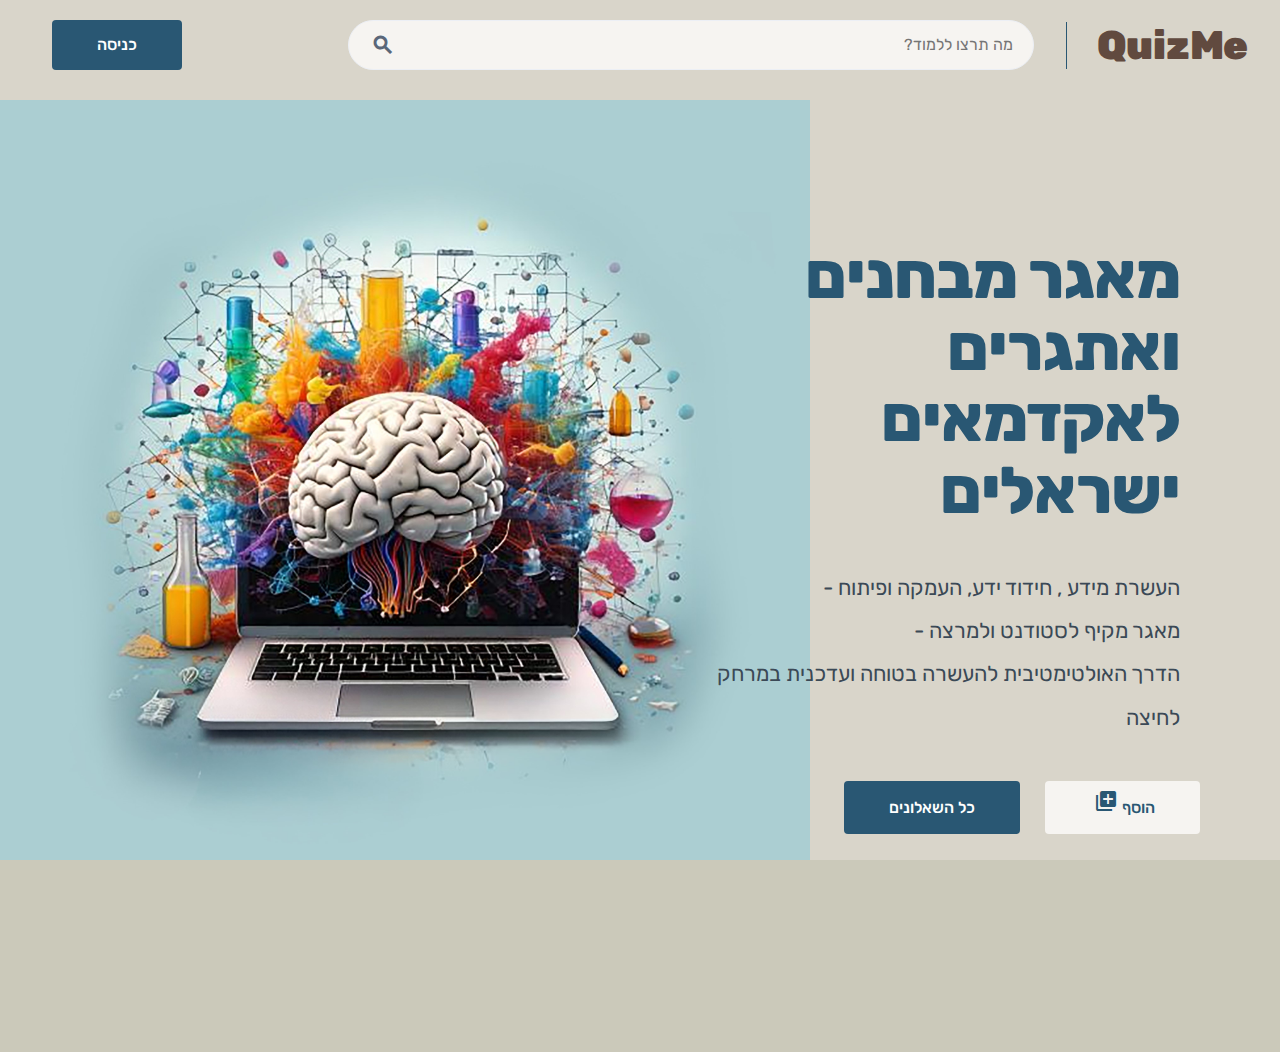
==== index.html @ 3267e7d6 "משפט פתיחה" ====
<!DOCTYPE html>
<html lang="en">

<head>
    <meta charset="UTF-8">
    <meta name="viewport" content="width=device-width, initial-scale=1.0">
    <link rel="shortcut icon" href="./assets/images/lg1.png" type="image/x-icon">
    <link rel="stylesheet" href="./assets/fonts/fonts.css">
    <link rel="stylesheet" href="./css/style.css">
    <link rel="stylesheet" href="./css/quizzes.css">
    <script src="./js/my-fetch.js" defer></script>
    <script src="./js/index.js" defer></script>
    <title>QuizMe</title>
</head>

<body class="home">
    <div id="root" class="page">
        <header>
            <nav>
                <div class="navigation-top">
                    <h1 class="logo"><a href="./index.html">QuizMe</a></h1>
                    <div class="navigation-search">
                        <form method="GET" action="/search" class="flex-between">
                            <input type="search" placeholder="מה תרצו ללמוד?" name="q" autocomplete="off">
                            <i class="material-icons">search</i>
                        </form>
                    </div>

                    <a href="./pages/login.html" class="openModal Button Button--Callout">
                        כניסה </a>
                    <!-- <button>כניסה</button> -->
                </div>
            </nav>
        </header>

        <div class="Banner">
            <div class="body">
                <h1>
                    מאגר מבחנים ואתגרים לאקדמאים ישראלים 
                </h1>
                <h3>

                    העשרת מידע , חידוד ידע, העמקה ופיתוח - <br>
                    מאגר מקיף לסטודנט ולמרצה - <br>
                    הדרך האולטימטיבית להעשרה בטוחה ועדכנית במרחק לחיצה
                </h3>
                <div class="main-buttons">
                    <a href="./pages/add-quiz.html" class="Button Button--Light Button--Callout">
                        הוסף <i class="material-icons">library_add</i>
                    </a>
                    <a href="./pages/quizzes.html" class="Button Button--Callout" style="margin: 0;">
                        כל השאלונים </a>
                </div>
            </div>
        </div>
        <div id="hot-quizzes" class="wrap wrap--large"></div>
    </div>
</body>

<footer>

</footer>

</html>
---- assets/fonts/fonts.css ----
/* latin-ext */
@font-face {
  font-family: 'Lato';
  src: url(./Lato/Lato-Regular.ttf);
}

@font-face {
  font-family: 'Rubik';
  src: url(./Rubik/Rubik-VariableFont_wght.ttf);
}

/* fallback */
@font-face {
  font-family: 'Material Icons';
  font-style: normal;
  font-weight: 400;
  src: url(./materialicons/flUhRq6tzZclQEJ-Vdg-IuiaDsNc.woff2) format('woff2');
}

.material-icons {
  font-family: 'Material Icons';
  font-weight: normal;
  font-style: normal;
  font-size: 24px;
  line-height: 1;
  letter-spacing: normal;
  text-transform: none;
  display: inline-block;
  white-space: nowrap;
  word-wrap: normal;
  direction: ltr;
  -webkit-font-feature-settings: 'liga';
  -webkit-font-smoothing: antialiased;
}
---- css/style.css ----
body {
    --main-color--: #abced2;
    background-color: var(--main-color--);
    font-family: Rubik, Lato, sans-serif;
    height: 100vh;
    margin: 0;
    direction: rtl;
}

button {
    position: relative;
    color: aliceblue;
    background-color: #295773;
    border: none;
    border-radius: 5px;
    height: 2.7em;
    width: 115px;
    font-size: 22px;
    text-align: center;
    left: 10px;
    top: 12%;
}

button:hover {
    background-color: #236e9d;
}

.image-home-page {
    background-image: url('../assets/images/image\ \(10\).png') !important;
    background-repeat: no-repeat;
    background-size: auto 80vh;
    height: 80vh;
}



.navigation-top {
    display: flex;
    align-items: center;
    justify-content: space-between;
    padding: 20px 2em;
}

.logo,
.logo>a {
    position: relative;
    color: #614a3f;
    font-weight: 800;
    font-size: 40px;
    text-decoration: none;
    font-weight: 900;
}

.logo {
    margin: 0 0 0 32px;
    letter-spacing: -.3px;
    float: right;
    font-size: 31px;
    font-weight: 700;
    /* color: #fff; */
    border-left: 1px solid #295773;
    padding-left: 30px;
    color: #f6f4f1;
}

.navigation-search {
    flex-basis: 50%;
    flex: 3;
    position: relative;
}

.flex-between,
.flex-start-between {
    display: flex;
    justify-content: space-between;
}

.flex-between {
    align-items: center;
}

form {
    line-height: 1;
    position: relative;
}

input[type=search] {
    box-sizing: content-box;
    border-radius: 35px;
    border: 1px solid #eceff5;
    line-height: 3em;
    display: inline-block;
    padding: 0 20px 0 10px;
    width: 75%;
    background-color: #f6f4f1;
}

input {
    color: inherit;
    font: inherit;
    margin: 0;
    line-height: normal;
    color: #3c3e42;
    outline: none;
}

@media only screen and (min-width: 768px) and (max-width: 1050px) {
    input[type=search]+i {
        display: none;
    }
}

input[type=search]+i {
    position: absolute;
    left: 24%;
    font-weight: 700;
    color: #5a6779;
}

.Button {
    overflow: hidden;
    text-decoration: none;
    text-align: center;
    border-radius: 4px;
    border: none;
    border-bottom: 1px solid #e6e6e6;
    background: #f2f2f2;
    font-size: 14px;
    width: 100%;
    display: inline;
    padding: 12px;
    color: #7b7b7b;
    line-height: 1;
    text-transform: capitalize;
}

.Button--Callout {
    background: #295773;
    padding: 17px 45px;
    color: #fff;
    border: none;
    font-weight: 500;
    font-size: 16px;
    width: auto;
    position: relative;
    left: 20px;
}

.Button--Callout-Small, .Button--Small {
    padding: 10px 20px;
}

.home .Header .Navigation .Navigation__account>li>a {
    color: #fff;
    max-width: 50px;
    max-height: 50px;
}

.home .Banner {
    padding: 75px 100px 95px;
    background: url('../assets/images/Brainstorming.jpg') 0 104% no-repeat;
    position: absolute;
    background-size: contain;
}


header {
    height: 100px;
    width: 100%;
}

.home .Banner .body {
    float: right;
    width: 48%;
    z-index: 2;
    position: relative;
}

.home .Banner h3 {
    font-size: 1.35em;
    font-weight: 400;
    margin-top: -25px;
    margin-bottom: 50px;
    padding-left: 50px;
    line-height: 2em;
    color: #3b4956;
}

.home .Banner h1 {
    font-size: 65px;
    font-weight: 800;
    margin-top: -30px;
    margin-bottom: 50px;
    position: relative;
    line-height: 1.1;
    letter-spacing: -1px;
    color: #295773;
    margin: 1em 0;
}

.home .Banner .body>.main-buttons {
    max-width: 380px;
}

.home .Banner .Button {
    margin-left: 25px;
}

.Button--Light {
    background: #f6f4f1;
    color: #295773;
}

.Button:hover {
    background-color: #236e9d;
    color: aliceblue;
}

@media only screen and (max-width: 1200px) {
    .home .Banner {
        background-image: none;
        padding: 0;
    }

    .home .Banner .body {
        width: 80%;
        text-align: center;
        float: none;
        margin: auto;
    }

    .home .Banner .body>.main-buttons {
        margin: auto;
    }
}

.home #partner-program {
    background: url(../assets/images/partner-program-rtl.jpg) 50% 14% no-repeat;
    background-size: cover;
    font-size: 1.2em;
    position: relative;
    top: 760px;
    padding: 60px;
    color: #ddd;
}

.wrap--large {
    padding-top: 5em;
    padding-bottom: 5em;
}

.home #hot-quizzes {
    font-size: 1.2em;
    position: relative;
    top: 760px;
    background-color: #cbc9ba;
}

#level-up {
    background: #d9d5ca;
    position: relative;
    border-top: 1px solid #ddd;
    border-bottom: 1px solid #ddd;
    top: 760px;
}

#level-up .body {
    width: 60%;
    text-align: center;
    position: relative;
    right: 15%;}

#level-up>.container {
    background: url(../assets/images/level-up.png) 94% 50% no-repeat;
    background-size: 383px;
    display: flex;
    align-items: center;
    justify-content: center;
    color: #3c3e42;
    margin-top: 0;
    letter-spacing: .5px;
}

.Grid__column {
    position: relative;
}

.Grid__column.six {
    width: calc(49.995% - 15px);
}

.Grid__column.six.offset {
    margin-left: 50%;
}

.Grid__column.six:nth-child(12n+1) {
    clear: right;
}

.text-align-left {
    text-align: left;
}

#partner-program a {
    color: #99c93d;
    text-decoration: none;
}

.flex-col {
    display: flex;
    flex-direction: column;
}

/* =================== scrollbar =================== */
/* width */
::-webkit-scrollbar {
    width: 5px !important;
  }
  
  /* Track */
  ::-webkit-scrollbar-track {
    background: #f1f1f1 !important;
  }
  
  /* Handle */
  ::-webkit-scrollbar-thumb {
    background: #888 !important;
  }
  
  /* Handle on hover */
  ::-webkit-scrollbar-thumb:hover {
    background: #555 !important;
  }
---- css/quizzes.css ----
body {
    height: 100vh;
    background-color: #d9d5ca;
    margin: 0;
    direction: rtl;
    font-family: Rubik, Lato, sans-serif;
}

.quiz {
    height: 100px;
    background-color: #295773;
    position: relative;
    text-align: center;
    cursor: pointer;
    color: #d9d5ca;
    border-top: 0.2px solid #386581;
    left: 50px;
    display: flex;
    justify-content: center;
    align-items: center;
}

.quiz:hover {
    background-color: #386581;
}

.quiz.private {
    background-color: #555;
}

#quizzes {
    display: flex;
    flex-direction: column;
    width: 65%;
    position: relative;
    top: 20px;
}

#categories {
    margin: 0 auto;
}

.flex-row {
    display: flex;
    flex-direction: row;
}

ul {
    list-style-type: none;
}

li {
    margin: 10px;
    cursor: pointer;
}

.top {
    position: relative;
    top: 140px;
}

/* =================== scrollbar =================== */
/* width */
::-webkit-scrollbar {
    width: 5px !important;
  }
  
  /* Track */
  ::-webkit-scrollbar-track {
    background: #f1f1f1 !important;
  }
  
  /* Handle */
  ::-webkit-scrollbar-thumb {
    background: #888 !important;
  }
  
  /* Handle on hover */
  ::-webkit-scrollbar-thumb:hover {
    background: #555 !important;
  }
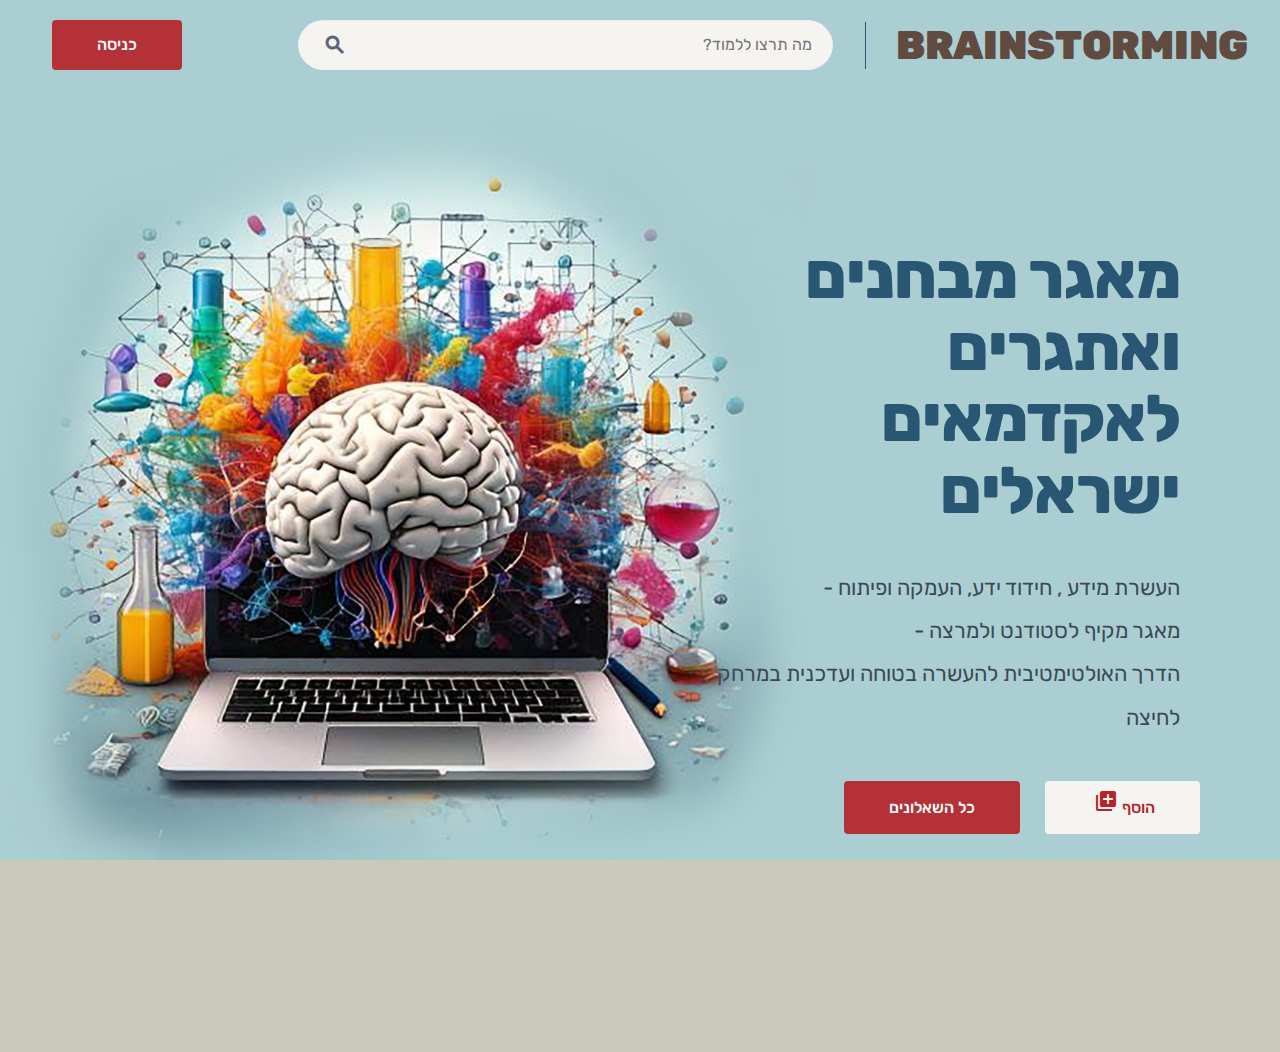
==== commit 1ea7bd4e: "כותרות" ====
--- a/index.html
+++ b/index.html
@@ -10,7 +10,7 @@
     <link rel="stylesheet" href="./css/quizzes.css">
     <script src="./js/my-fetch.js" defer></script>
     <script src="./js/index.js" defer></script>
-    <title>QuizMe</title>
+    <title>BRAINSTORMING</title>
 </head>
 
 <body class="home">
@@ -18,7 +18,7 @@
         <header>
             <nav>
                 <div class="navigation-top">
-                    <h1 class="logo"><a href="./index.html">QuizMe</a></h1>
+                    <h1 class="logo"><a href="./index.html">BRAINSTORMING</a></h1>
                     <div class="navigation-search">
                         <form method="GET" action="/search" class="flex-between">
                             <input type="search" placeholder="מה תרצו ללמוד?" name="q" autocomplete="off">
--- a/css/style.css
+++ b/css/style.css
@@ -1,5 +1,7 @@
 body {
     --main-color--: #abced2;
+    --button-color--: #b42529eb;
+    --button-hover--:#b42529;
     background-color: var(--main-color--);
     font-family: Rubik, Lato, sans-serif;
     height: 100vh;
@@ -10,7 +12,7 @@
 button {
     position: relative;
     color: aliceblue;
-    background-color: #295773;
+    background-color: var(--button-color--);
     border: none;
     border-radius: 5px;
     height: 2.7em;
@@ -22,17 +24,8 @@
 }
 
 button:hover {
-    background-color: #236e9d;
-}
-
-.image-home-page {
-    background-image: url('../assets/images/image\ \(10\).png') !important;
-    background-repeat: no-repeat;
-    background-size: auto 80vh;
-    height: 80vh;
-}
-
-
+    background-color: var(--button-color--);
+}
 
 .navigation-top {
     display: flex;
@@ -124,7 +117,7 @@
     border-radius: 4px;
     border: none;
     border-bottom: 1px solid #e6e6e6;
-    background: #f2f2f2;
+    background-color: var(--button-color--);
     font-size: 14px;
     width: 100%;
     display: inline;
@@ -135,7 +128,7 @@
 }
 
 .Button--Callout {
-    background: #295773;
+    background-color: var(--button-color--);
     padding: 17px 45px;
     color: #fff;
     border: none;
@@ -158,7 +151,7 @@
 
 .home .Banner {
     padding: 75px 100px 95px;
-    background: url('../assets/images/Brainstorming.jpg') 0 104% no-repeat;
+    background: url('../assets/images/Brainstorming1.jpg') 0 104% no-repeat;
     position: absolute;
     background-size: contain;
 }
@@ -208,11 +201,11 @@
 
 .Button--Light {
     background: #f6f4f1;
-    color: #295773;
+    color: var(--button-hover--);
 }
 
 .Button:hover {
-    background-color: #236e9d;
+    background-color: var(--button-hover--);
     color: aliceblue;
 }
 
--- a/css/quizzes.css
+++ b/css/quizzes.css
@@ -1,6 +1,7 @@
 body {
+    --main-color--: #abced2;
+    background-color: var(--main-color--);
     height: 100vh;
-    background-color: #d9d5ca;
     margin: 0;
     direction: rtl;
     font-family: Rubik, Lato, sans-serif;
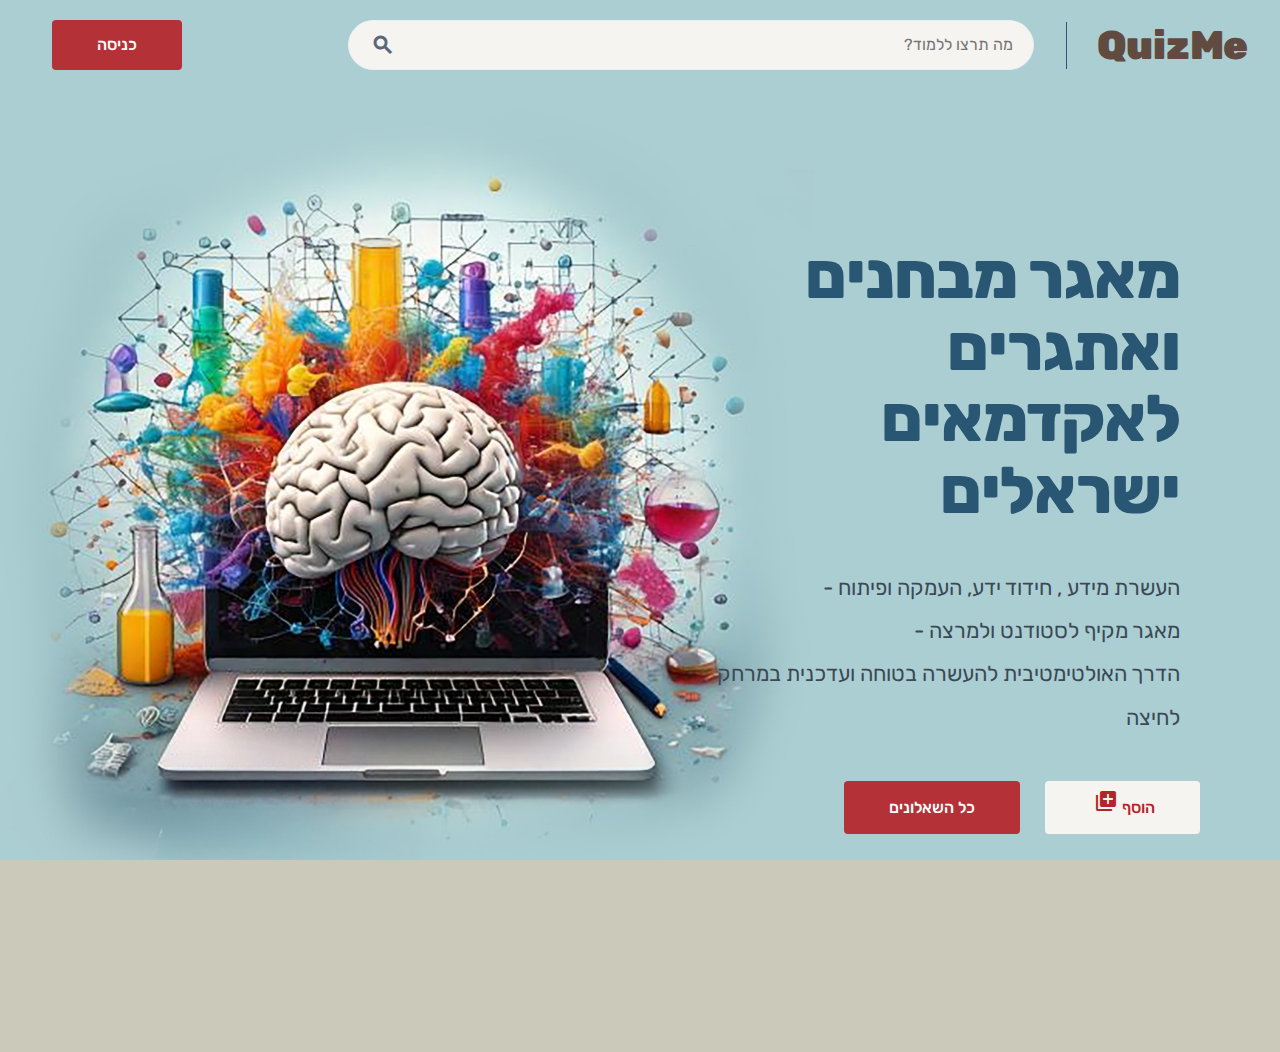
==== commit c5efacb5: "change /pages/quizzes.html to /pages/quizzes.html?isMy=false" ====
--- a/index.html
+++ b/index.html
@@ -10,7 +10,7 @@
     <link rel="stylesheet" href="./css/quizzes.css">
     <script src="./js/my-fetch.js" defer></script>
     <script src="./js/index.js" defer></script>
-    <title>BRAINSTORMING</title>
+    <title>QuizMe</title>
 </head>
 
 <body class="home">
@@ -18,7 +18,7 @@
         <header>
             <nav>
                 <div class="navigation-top">
-                    <h1 class="logo"><a href="./index.html">BRAINSTORMING</a></h1>
+                    <h1 class="logo"><a href="./index.html">QuizMe</a></h1>
                     <div class="navigation-search">
                         <form method="GET" action="/search" class="flex-between">
                             <input type="search" placeholder="מה תרצו ללמוד?" name="q" autocomplete="off">
@@ -48,7 +48,7 @@
                     <a href="./pages/add-quiz.html" class="Button Button--Light Button--Callout">
                         הוסף <i class="material-icons">library_add</i>
                     </a>
-                    <a href="./pages/quizzes.html" class="Button Button--Callout" style="margin: 0;">
+                    <a href="./pages/quizzes.html?isMy=false" class="Button Button--Callout" style="margin: 0;">
                         כל השאלונים </a>
                 </div>
             </div>
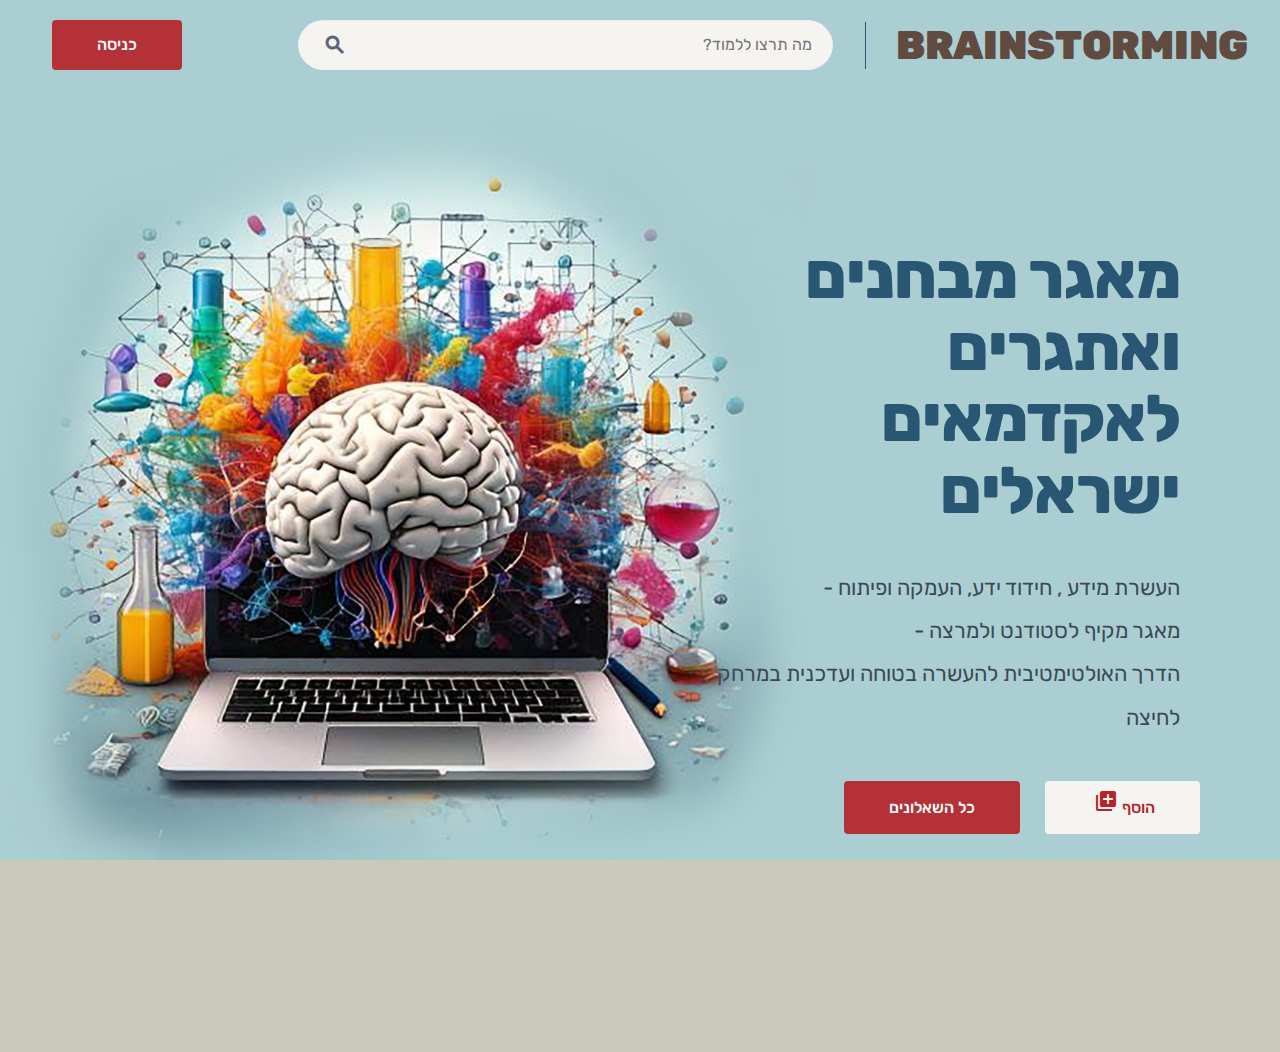
==== commit f777e6e2: "Merge branch 'main' of https://github.com/yael-shalom/hy-project-client" ====
--- a/index.html
+++ b/index.html
@@ -10,7 +10,7 @@
     <link rel="stylesheet" href="./css/quizzes.css">
     <script src="./js/my-fetch.js" defer></script>
     <script src="./js/index.js" defer></script>
-    <title>QuizMe</title>
+    <title>BRAINSTORMING</title>
 </head>
 
 <body class="home">
@@ -18,7 +18,7 @@
         <header>
             <nav>
                 <div class="navigation-top">
-                    <h1 class="logo"><a href="./index.html">QuizMe</a></h1>
+                    <h1 class="logo"><a href="./index.html">BRAINSTORMING</a></h1>
                     <div class="navigation-search">
                         <form method="GET" action="/search" class="flex-between">
                             <input type="search" placeholder="מה תרצו ללמוד?" name="q" autocomplete="off">
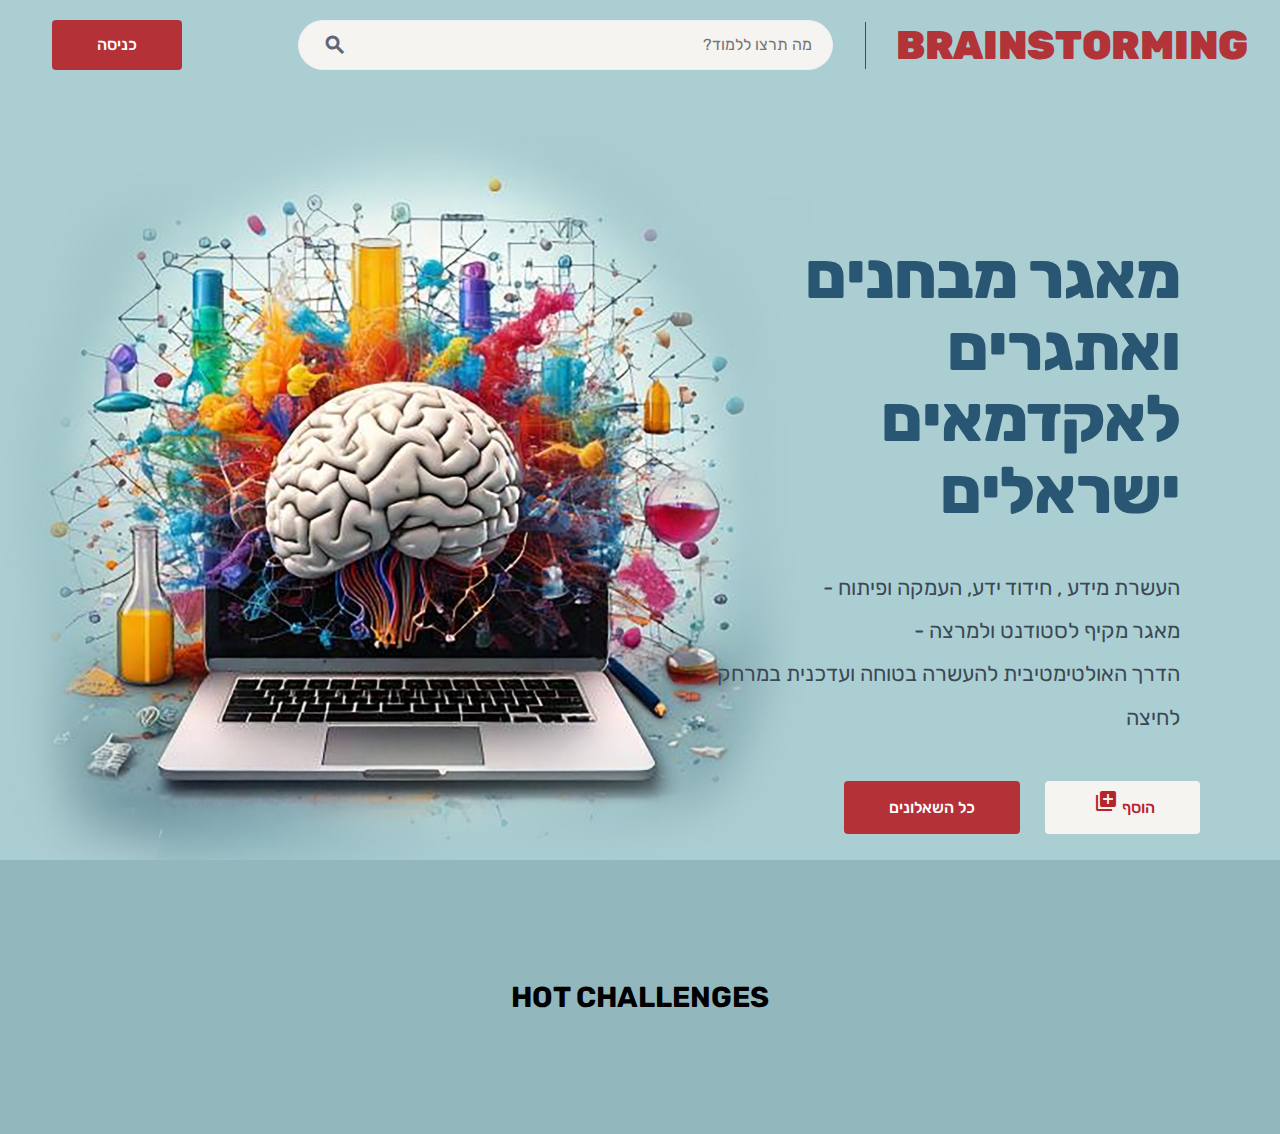
==== commit 23d43b10: "hot quizzes stail" ====
--- a/index.html
+++ b/index.html
@@ -20,8 +20,8 @@
                 <div class="navigation-top">
                     <h1 class="logo"><a href="./index.html">BRAINSTORMING</a></h1>
                     <div class="navigation-search">
-                        <form method="GET" action="/search" class="flex-between">
-                            <input type="search" placeholder="מה תרצו ללמוד?" name="q" autocomplete="off">
+                        <form method="GET" action="../pages/quizzes.html" class="flex-between">
+                            <input type="search" placeholder="מה תרצו ללמוד?" name="quizSearch" autocomplete="off">
                             <i class="material-icons">search</i>
                         </form>
                     </div>
@@ -53,7 +53,8 @@
                 </div>
             </div>
         </div>
-        <div id="hot-quizzes" class="wrap wrap--large"></div>
+       
+        <div id="hot-quizzes" class="wrap wrap--large"> <h2>HOT CHALLENGES</h2></div>
     </div>
 </body>
 
--- a/css/style.css
+++ b/css/style.css
@@ -8,7 +8,9 @@
     margin: 0;
     direction: rtl;
 }
-
+ h2{
+    text-align: center;
+ }
 button {
     position: relative;
     color: aliceblue;
@@ -37,7 +39,7 @@
 .logo,
 .logo>a {
     position: relative;
-    color: #614a3f;
+    color: var(--button-color--);
     font-weight: 800;
     font-size: 40px;
     text-decoration: none;
@@ -246,11 +248,11 @@
     font-size: 1.2em;
     position: relative;
     top: 760px;
-    background-color: #cbc9ba;
+    background-color: #92b7bd;
 }
 
 #level-up {
-    background: #d9d5ca;
+    background: var(--main-color--);
     position: relative;
     border-top: 1px solid #ddd;
     border-bottom: 1px solid #ddd;
--- a/css/quizzes.css
+++ b/css/quizzes.css
@@ -9,20 +9,25 @@
 
 .quiz {
     height: 100px;
-    background-color: #295773;
+    background-color: #628da8;
     position: relative;
     text-align: center;
     cursor: pointer;
-    color: #d9d5ca;
+    color: var(--main-color--);
     border-top: 0.2px solid #386581;
-    left: 50px;
+    width: 100%;
+ 
+
     display: flex;
     justify-content: center;
     align-items: center;
+
 }
 
 .quiz:hover {
-    background-color: #386581;
+    background-color: #ffc108e0;
+    border: #b83f6c;
+    color: #b83f6c;
 }
 
 .quiz.private {
@@ -38,7 +43,7 @@
 }
 
 #categories {
-    margin: 0 auto;
+    margin: 0 123px;
 }
 
 .flex-row {
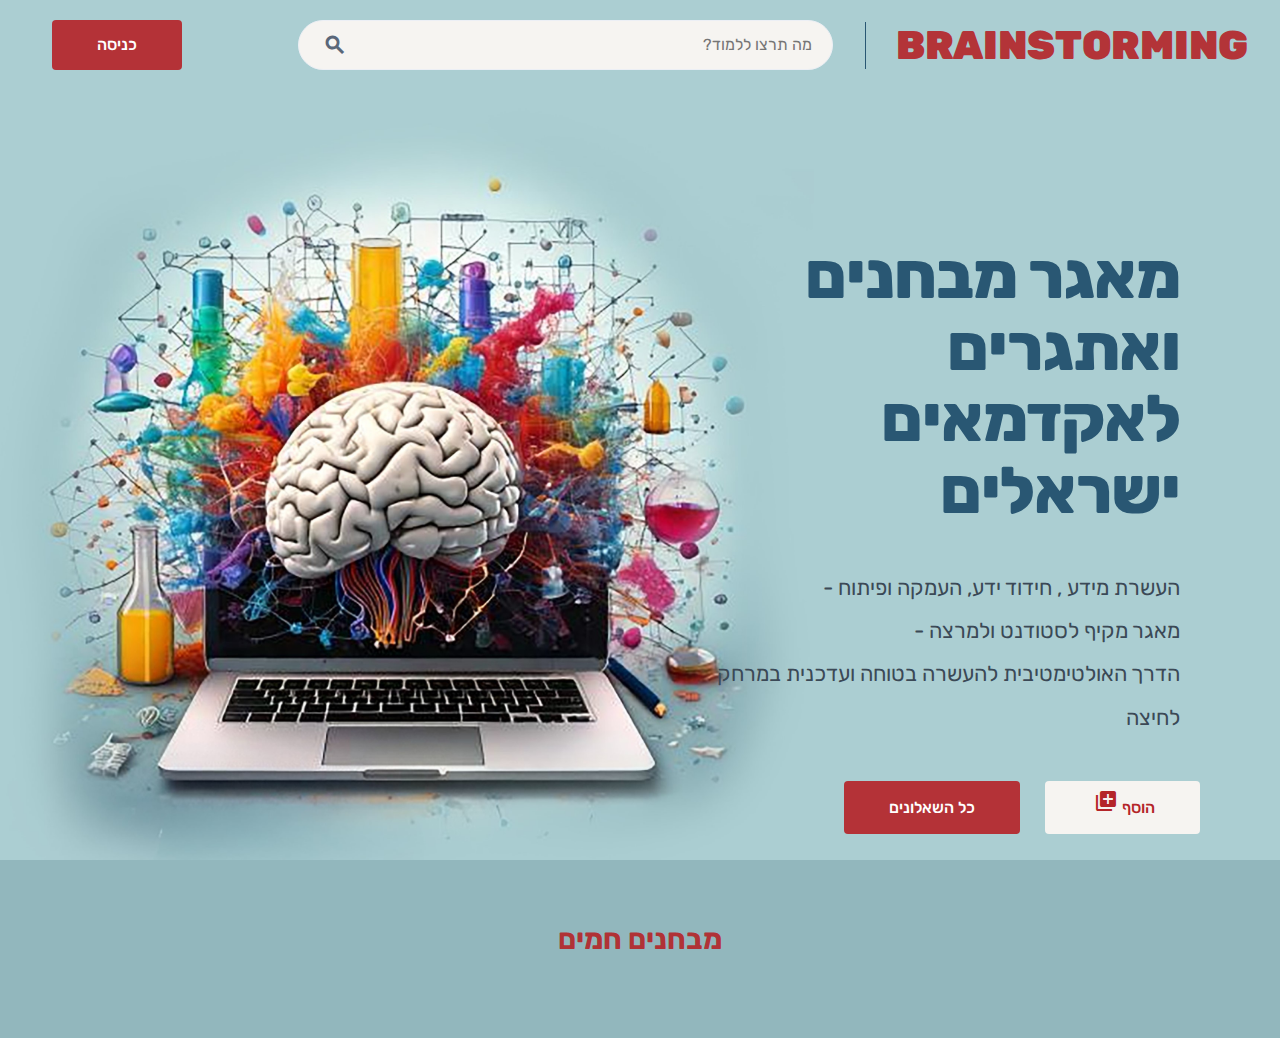
==== commit 5d9208a5: "translate text" ====
--- a/index.html
+++ b/index.html
@@ -54,7 +54,7 @@
             </div>
         </div>
        
-        <div id="hot-quizzes" class="wrap wrap--large"> <h2>HOT CHALLENGES</h2></div>
+        <div id="hot-quizzes" class="wrap wrap--large"> <h2>מבחנים חמים</h2></div>
     </div>
 </body>
 
--- a/css/style.css
+++ b/css/style.css
@@ -10,6 +10,7 @@
 }
  h2{
     text-align: center;
+    color: var(--button-color--);
  }
 button {
     position: relative;
@@ -240,8 +241,8 @@
 }
 
 .wrap--large {
-    padding-top: 5em;
-    padding-bottom: 5em;
+    padding-top: 2em;
+    padding-bottom: 3em;
 }
 
 .home #hot-quizzes {
--- a/css/quizzes.css
+++ b/css/quizzes.css
@@ -9,25 +9,23 @@
 
 .quiz {
     height: 100px;
-    background-color: #628da8;
+    background-color: #98c3c7;
     position: relative;
     text-align: center;
     cursor: pointer;
     color: var(--main-color--);
-    border-top: 0.2px solid #386581;
+    border: 0.2px solid #b42529eb;
     width: 100%;
- 
-
+    color: #b42529eb;
     display: flex;
     justify-content: center;
     align-items: center;
-
 }
 
 .quiz:hover {
     background-color: #ffc108e0;
-    border: #b83f6c;
-    color: #b83f6c;
+    border: 0.5px solid #b42529eb;
+    color: #b42529eb;
 }
 
 .quiz.private {
